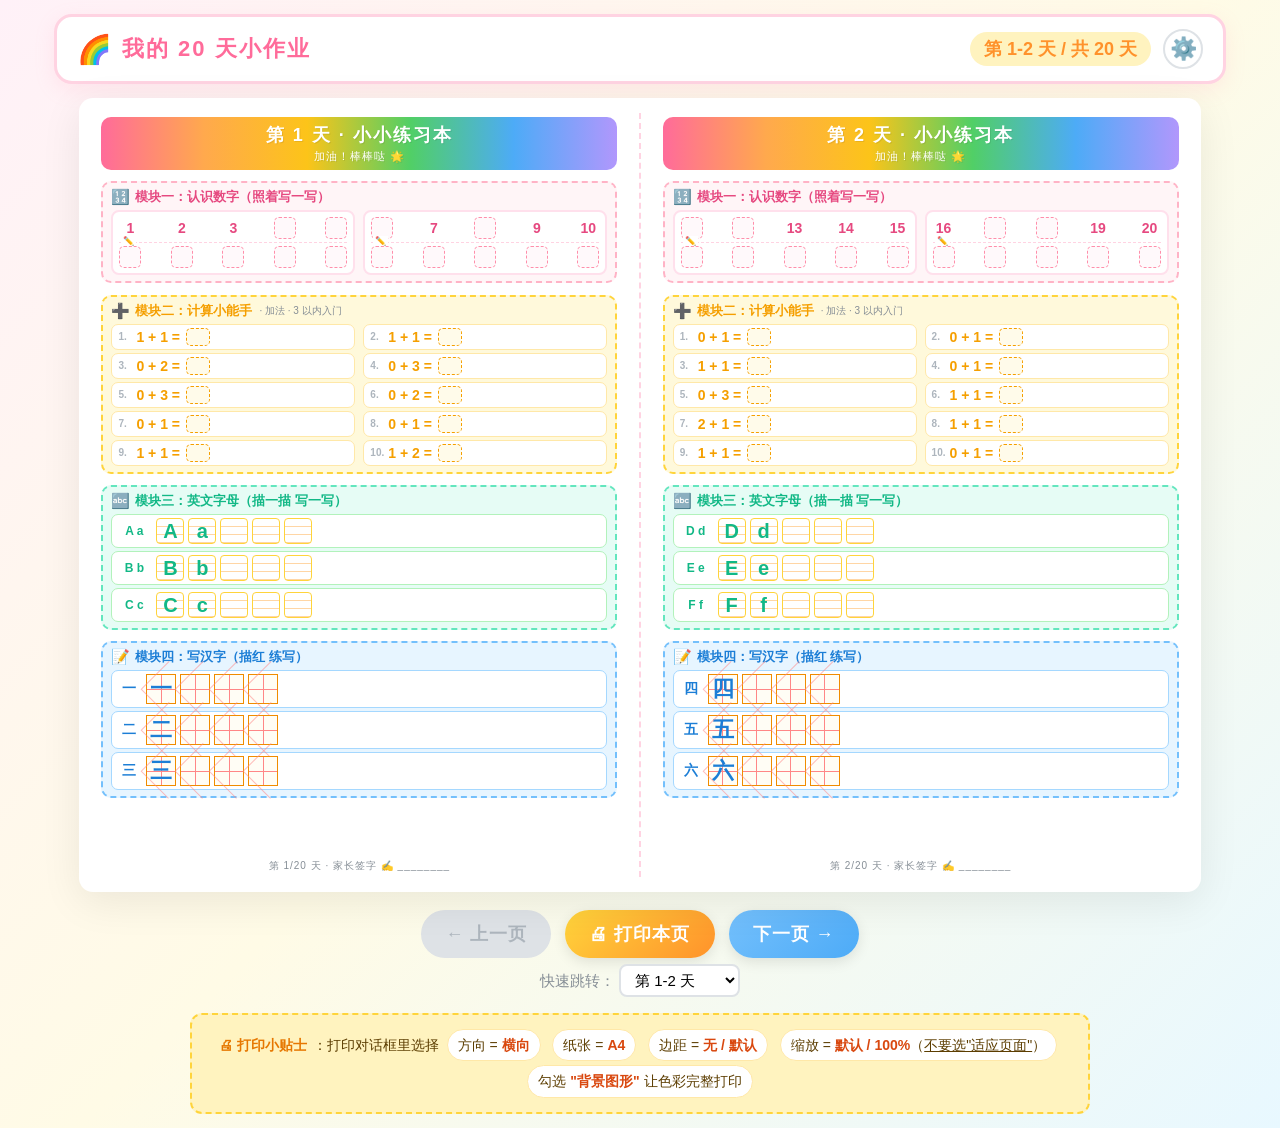
==== 作业册.html @ 8238ad65 "feat: 增加题目配置面板，支持自定义四个模块内容 - 模块一：可设置数字范围（如 1-50, 1-200 等） - 模块二：可选加法/减法，可选 5/10/20/50/100 以内 - 模块三：可" ====
<!DOCTYPE html>
<html lang="zh-CN">
<head>
  <meta charset="UTF-8" />
  <meta name="viewport" content="width=device-width, initial-scale=1.0" />
  <title>我的 20 天小作业 · 幼儿园中班</title>
  <style>
/* ===== 全局基础 ===== */
* {
  box-sizing: border-box;
  margin: 0;
  padding: 0;
}

html, body {
  font-family: "Comic Sans MS", "Noto Sans SC", "PingFang SC",
    "Microsoft YaHei", "Hiragino Sans GB", sans-serif;
  background: linear-gradient(135deg, #fff1f8 0%, #fffbe6 50%, #e8f8ff 100%);
  color: #333;
  min-height: 100vh;
  -webkit-print-color-adjust: exact;
  print-color-adjust: exact;
}

.app {
  max-width: 1200px;
  margin: 0 auto;
  padding: 14px;
}

/* ===== 顶部标题栏 ===== */
.top-bar {
  display: flex;
  align-items: center;
  justify-content: space-between;
  background: #fff;
  padding: 12px 20px;
  border-radius: 18px;
  box-shadow: 0 6px 20px rgba(255, 150, 180, 0.15);
  margin-bottom: 14px;
  border: 3px solid #ffd3e2;
}

.brand {
  display: flex;
  align-items: center;
  gap: 10px;
}

.brand-emoji {
  font-size: 28px;
}

.brand-title {
  font-size: 22px;
  font-weight: bold;
  color: #ff6b9a;
  letter-spacing: 2px;
}

.page-indicator {
  font-size: 18px;
  color: #ff922b;
  background: #fff3bf;
  padding: 5px 14px;
  border-radius: 999px;
  font-weight: bold;
}

/* ===== A4 横向对开页（两天并排） ===== */
.spread {
  display: none;
  width: 297mm;
  height: 210mm;
  margin: 0 auto 16px;
  background: #fff;
  border-radius: 14px;
  box-shadow: 0 10px 40px rgba(0, 0, 0, 0.08);
  overflow: hidden;
  position: relative;
}

.spread.active {
  display: flex;
}

.spread::before {
  content: "";
  position: absolute;
  left: 50%;
  top: 4mm;
  bottom: 4mm;
  width: 0;
  border-left: 2px dashed #ffd3e2;
  transform: translateX(-50%);
  pointer-events: none;
}

/* 单页（每一天占半张 A4 横向） */
.page {
  width: 50%;
  height: 100%;
  padding: 5mm 6mm;
  display: flex;
  flex-direction: column;
  gap: 3mm;
  overflow: hidden;
}

.page-header {
  text-align: center;
  font-size: 18px;
  font-weight: bold;
  color: #fff;
  background: linear-gradient(90deg, #ff6b9a, #ffa94d, #fcc419, #51cf66, #4dabf7, #b197fc);
  padding: 6px 0;
  border-radius: 10px;
  letter-spacing: 2px;
  text-shadow: 1px 1px 0 rgba(0, 0, 0, 0.08);
  flex-shrink: 0;
}

.page-header .sub {
  display: block;
  font-size: 11px;
  margin-top: 2px;
  letter-spacing: 1px;
  font-weight: normal;
}

/* ===== 模块通用卡片 ===== */
.module {
  border-radius: 10px;
  padding: 5px 8px 6px;
  border: 2px dashed;
  flex-shrink: 0;
}

.module-title {
  display: flex;
  align-items: center;
  gap: 5px;
  font-size: 13px;
  font-weight: bold;
  margin-bottom: 4px;
}

.module-title .emoji {
  font-size: 15px;
}

.module-title .module-theme {
  font-size: 10px;
  font-weight: normal;
  color: #868e96;
  margin-left: 2px;
}

/* 模块配色 */
.module-numbers { background: #fff5f7; border-color: #ffb3c6; }
.module-numbers .module-title { color: #e64980; }

.module-math { background: #fff9db; border-color: #ffd43b; }
.module-math .module-title { color: #f59f00; }

.module-letters { background: #e6fcf5; border-color: #63e6be; }
.module-letters .module-title { color: #12b886; }

.module-chars { background: #e7f5ff; border-color: #74c0fc; }
.module-chars .module-title { color: #1c7ed6; }

/* ===== 模块一：数字 ===== */
.numbers-grid {
  display: grid;
  grid-template-columns: 1fr 1fr;
  gap: 4px 8px;
}

.num-group {
  background: #fff;
  border-radius: 8px;
  padding: 3px 6px;
  border: 2px solid #ffe0ec;
}

.num-row {
  display: flex;
  align-items: center;
  justify-content: space-between;
  padding: 2px 0;
}

.num-row.practice {
  border-top: 1px dashed #ffd3e2;
  margin-top: 1px;
  padding-top: 3px;
  position: relative;
}

.num-row.practice::before {
  content: "✏️";
  position: absolute;
  top: -7px;
  left: 2px;
  background: #fff;
  font-size: 9px;
  padding: 0 2px;
}

.num-cell {
  width: 22px;
  height: 22px;
  display: inline-flex;
  align-items: center;
  justify-content: center;
  font-size: 14px;
  font-weight: bold;
  color: #e64980;
}

.num-cell.blank {
  border: 1.5px dashed #ff8fab;
  border-radius: 5px;
  color: transparent;
  background: #fff9fb;
}

/* ===== 模块二：加法 ===== */
.math-grid {
  display: grid;
  grid-template-columns: 1fr 1fr;
  gap: 3px 8px;
}

.math-item {
  display: flex;
  align-items: center;
  gap: 4px;
  background: #fff;
  border-radius: 7px;
  padding: 3px 6px;
  border: 1.5px solid #ffe8a8;
  font-size: 14px;
  font-weight: bold;
  color: #f59f00;
}

.math-item .idx {
  font-size: 10px;
  color: #adb5bd;
  min-width: 14px;
}

.math-blank {
  display: inline-block;
  min-width: 24px;
  height: 18px;
  border: 1.5px dashed #f59f00;
  border-radius: 5px;
  background: #fffbea;
  margin-left: 2px;
}

/* ===== 模块三：英文字母（四线三格） ===== */
.letters-list {
  display: flex;
  flex-direction: column;
  gap: 3px;
}

.letter-row {
  background: #fff;
  border-radius: 7px;
  padding: 3px 6px;
  border: 1.5px solid #b2f2bb;
  display: flex;
  align-items: center;
  gap: 6px;
}

.letter-label {
  font-size: 12px;
  color: #12b886;
  font-weight: bold;
  flex-shrink: 0;
  min-width: 32px;
  text-align: center;
}

.four-line-row {
  display: flex;
  gap: 4px;
  flex-wrap: nowrap;
}

.four-line {
  width: 28px;
  height: 26px;
  background:
    repeating-linear-gradient(
      to bottom,
      transparent 0,
      transparent calc(33.33% - 1px),
      #ffd6a5 calc(33.33% - 1px),
      #ffd6a5 33.33%
    );
  border: 1.5px solid #ffd43b;
  border-radius: 4px;
  display: inline-flex;
  align-items: center;
  justify-content: center;
  font-family: "Comic Sans MS", "Arial", sans-serif;
  font-size: 20px;
  font-weight: bold;
  line-height: 1;
}

.four-line.demo { color: #12b886; }
.four-line.blank { color: #cdd7e1; }

/* ===== 模块四：汉字（米字格） ===== */
.chars-list {
  display: flex;
  flex-direction: column;
  gap: 3px;
}

.char-row {
  background: #fff;
  border-radius: 7px;
  padding: 3px 6px;
  border: 1.5px solid #a5d8ff;
  display: flex;
  align-items: center;
  gap: 6px;
}

.char-label {
  font-size: 14px;
  color: #1c7ed6;
  font-weight: bold;
  flex-shrink: 0;
  min-width: 22px;
  text-align: center;
  font-family: "KaiTi", "STKaiti", "楷体", sans-serif;
}

.mi-cells {
  display: flex;
  gap: 4px;
  flex-wrap: nowrap;
}

.mi-cell {
  width: 30px;
  height: 30px;
  border: 1.5px solid #f08c00;
  background-color: #fffdf5;
  background-image:
    linear-gradient(#ff8787, #ff8787),
    linear-gradient(#ff8787, #ff8787);
  background-size: 100% 1px, 1px 100%;
  background-position: 0 50%, 50% 0;
  background-repeat: no-repeat;
  position: relative;
  display: inline-flex;
  align-items: center;
  justify-content: center;
  font-size: 22px;
  font-weight: bold;
  line-height: 1;
  font-family: "KaiTi", "STKaiti", "楷体", "Microsoft YaHei", sans-serif;
}

.mi-cell::before,
.mi-cell::after {
  content: "";
  position: absolute;
  left: 50%;
  top: 50%;
  width: 141%;
  height: 1px;
  background: #ff8787;
  opacity: 0.55;
  transform-origin: 0 0;
}

.mi-cell::before { transform: translate(-50%, -50%) rotate(45deg); }
.mi-cell::after  { transform: translate(-50%, -50%) rotate(-45deg); }

.mi-cell.demo { color: #1c7ed6; }
.mi-cell.blank { color: transparent; }

/* ===== 页脚 ===== */
.page-footer {
  margin-top: auto;
  text-align: center;
  font-size: 10px;
  color: #868e96;
  letter-spacing: 1px;
  padding-top: 3px;
  flex-shrink: 0;
}

/* ===== 底部导航 ===== */
.bottom-nav {
  display: flex;
  justify-content: center;
  gap: 14px;
  margin: 18px 0 6px;
}

.nav-btn {
  font-family: inherit;
  font-size: 18px;
  font-weight: bold;
  padding: 12px 24px;
  border-radius: 999px;
  border: none;
  cursor: pointer;
  box-shadow: 0 4px 14px rgba(0, 0, 0, 0.1);
  transition: transform 0.15s ease, box-shadow 0.15s ease;
  color: #fff;
  letter-spacing: 1px;
}

.nav-btn:hover {
  transform: translateY(-2px);
  box-shadow: 0 8px 20px rgba(0, 0, 0, 0.15);
}

.nav-btn:active {
  transform: translateY(0);
}

.nav-btn.prev { background: linear-gradient(135deg, #ffa8c5, #ff6b9a); }
.nav-btn.next { background: linear-gradient(135deg, #74c0fc, #4dabf7); }
.nav-btn.print { background: linear-gradient(135deg, #ffd43b, #ff922b); color: #fff; }

.nav-btn:disabled {
  background: #dee2e6 !important;
  color: #adb5bd;
  cursor: not-allowed;
  box-shadow: none;
  transform: none;
}

/* ===== 快速跳转 ===== */
.day-jump {
  text-align: center;
  margin-top: 6px;
  font-size: 15px;
  color: #868e96;
}

.day-jump select {
  font-family: inherit;
  font-size: 15px;
  padding: 5px 10px;
  border-radius: 8px;
  border: 2px solid #dee2e6;
  background: #fff;
  cursor: pointer;
}

/* ===== 顶部栏右侧 ===== */
.top-bar-right {
  display: flex;
  align-items: center;
  gap: 12px;
}

.settings-btn {
  font-size: 22px;
  background: none;
  border: 2px solid #dee2e6;
  border-radius: 50%;
  width: 40px;
  height: 40px;
  cursor: pointer;
  transition: all 0.2s;
  display: flex;
  align-items: center;
  justify-content: center;
}

.settings-btn:hover {
  background: #fff3bf;
  border-color: #ffd43b;
  transform: rotate(45deg);
}

/* ===== 配置面板 ===== */
.config-panel {
  position: fixed;
  inset: 0;
  z-index: 9999;
  display: flex;
  align-items: center;
  justify-content: center;
}

.config-overlay {
  position: absolute;
  inset: 0;
  background: rgba(0, 0, 0, 0.35);
  backdrop-filter: blur(4px);
}

.config-card {
  position: relative;
  z-index: 1;
  width: 540px;
  max-width: 95vw;
  max-height: 90vh;
  background: #fff;
  border-radius: 20px;
  box-shadow: 0 20px 60px rgba(0, 0, 0, 0.2);
  display: flex;
  flex-direction: column;
  overflow: hidden;
  animation: configSlideIn 0.3s ease;
}

@keyframes configSlideIn {
  from { transform: translateY(30px); opacity: 0; }
  to   { transform: translateY(0);    opacity: 1; }
}

.config-header {
  display: flex;
  align-items: center;
  justify-content: space-between;
  padding: 16px 22px;
  background: linear-gradient(90deg, #ff6b9a, #ffa94d, #fcc419, #51cf66, #4dabf7);
  color: #fff;
  font-size: 20px;
  font-weight: bold;
  letter-spacing: 1px;
}

.config-close {
  background: rgba(255,255,255,0.3);
  border: none;
  color: #fff;
  font-size: 22px;
  width: 34px;
  height: 34px;
  border-radius: 50%;
  cursor: pointer;
  display: flex;
  align-items: center;
  justify-content: center;
  transition: background 0.2s;
}

.config-close:hover {
  background: rgba(255,255,255,0.5);
}

.config-body {
  padding: 18px 22px;
  overflow-y: auto;
  flex: 1;
  display: flex;
  flex-direction: column;
  gap: 14px;
}

.config-group {
  border: 2px solid;
  border-radius: 14px;
  padding: 12px 16px 10px;
  margin: 0;
}

.config-group legend {
  font-size: 15px;
  font-weight: bold;
  padding: 0 8px;
}

.cg-numbers { border-color: #ffb3c6; background: #fff8fa; }
.cg-numbers legend { color: #e64980; }

.cg-math { border-color: #ffd43b; background: #fffdf0; }
.cg-math legend { color: #f59f00; }

.cg-letters { border-color: #63e6be; background: #f0fdf8; }
.cg-letters legend { color: #12b886; }

.cg-chars { border-color: #74c0fc; background: #f0f8ff; }
.cg-chars legend { color: #1c7ed6; }

.config-row {
  margin-top: 8px;
}

.config-row > label {
  display: block;
  font-size: 13px;
  color: #495057;
  margin-bottom: 4px;
  font-weight: 600;
}

.config-input-row {
  display: flex;
  align-items: center;
  gap: 8px;
  flex-wrap: wrap;
}

.cfg-num {
  width: 80px;
  padding: 6px 10px;
  font-size: 15px;
  border: 2px solid #dee2e6;
  border-radius: 8px;
  text-align: center;
  font-family: inherit;
}

.cfg-num:focus {
  border-color: #4dabf7;
  outline: none;
  box-shadow: 0 0 0 3px rgba(77, 171, 247, 0.15);
}

.cfg-select {
  padding: 6px 12px;
  font-size: 14px;
  border: 2px solid #dee2e6;
  border-radius: 8px;
  background: #fff;
  cursor: pointer;
  font-family: inherit;
}

.cfg-select:focus {
  border-color: #4dabf7;
  outline: none;
}

.cfg-select.cfg-letter {
  width: 70px;
  text-align: center;
  font-size: 16px;
  font-weight: bold;
}

.cfg-check {
  display: inline-flex;
  align-items: center;
  gap: 4px;
  font-size: 14px;
  cursor: pointer;
  padding: 4px 10px;
  border: 1.5px solid #dee2e6;
  border-radius: 8px;
  transition: all 0.15s;
}

.cfg-check:has(input:checked) {
  background: #fff3bf;
  border-color: #ffd43b;
}

.cfg-check input { cursor: pointer; }

.cfg-textarea {
  width: 100%;
  padding: 8px 12px;
  font-size: 15px;
  border: 2px solid #dee2e6;
  border-radius: 10px;
  font-family: "KaiTi", "STKaiti", "楷体", "Microsoft YaHei", sans-serif;
  resize: vertical;
  line-height: 1.6;
}

.cfg-textarea:focus {
  border-color: #4dabf7;
  outline: none;
  box-shadow: 0 0 0 3px rgba(77, 171, 247, 0.15);
}

.config-hint {
  font-size: 12px;
  color: #868e96;
  margin-top: 4px;
}

.config-footer {
  display: flex;
  justify-content: flex-end;
  gap: 12px;
  padding: 14px 22px;
  border-top: 1px solid #f1f3f5;
  background: #f8f9fa;
}

.cfg-btn {
  padding: 10px 22px;
  font-size: 15px;
  font-weight: bold;
  border-radius: 10px;
  border: none;
  cursor: pointer;
  font-family: inherit;
  transition: all 0.2s;
}

.cfg-btn-reset {
  background: #fff;
  color: #868e96;
  border: 2px solid #dee2e6;
}

.cfg-btn-reset:hover {
  background: #f8f9fa;
  border-color: #adb5bd;
}

.cfg-btn-apply {
  background: linear-gradient(135deg, #51cf66, #40c057);
  color: #fff;
  box-shadow: 0 4px 12px rgba(64, 192, 87, 0.3);
}

.cfg-btn-apply:hover {
  transform: translateY(-1px);
  box-shadow: 0 6px 18px rgba(64, 192, 87, 0.4);
}

/* ===== 打印贴士 ===== */
.print-tips {
  max-width: 900px;
  margin: 16px auto 0;
  padding: 12px 18px;
  background: #fff3bf;
  border: 2px dashed #ffd43b;
  border-radius: 12px;
  font-size: 14px;
  color: #5c3d00;
  line-height: 1.9;
  text-align: center;
}

.print-tips strong {
  color: #e67700;
  margin-right: 6px;
}

.print-tips .tip-item {
  display: inline-block;
  background: #fff;
  padding: 2px 10px;
  border-radius: 999px;
  margin: 2px 4px;
  border: 1px solid #ffe8a8;
}

.print-tips .tip-item b {
  color: #d9480f;
}

/* ===== 打印样式（精准锁定一张横向 A4） ===== */
@media print {
  @page {
    size: 297mm 210mm;
    margin: 0;
  }

  * {
    -webkit-print-color-adjust: exact !important;
    print-color-adjust: exact !important;
  }

  html, body {
    margin: 0 !important;
    padding: 0 !important;
    width: 297mm !important;
    height: 210mm !important;
    background: #fff !important;
    overflow: hidden;
  }

  .app {
    margin: 0 !important;
    padding: 0 !important;
    max-width: none !important;
    width: 297mm;
  }

  .pages {
    margin: 0 !important;
    padding: 0 !important;
  }

  .no-print {
    display: none !important;
  }

  .spread {
    display: none !important;
    margin: 0 !important;
    border-radius: 0 !important;
    box-shadow: none !important;
    border: none !important;
    page-break-after: always;
    break-after: page;
    page-break-inside: avoid;
    break-inside: avoid;
  }

  .spread.active {
    display: flex !important;
    width: 297mm !important;
    height: 210mm !important;
    max-width: 297mm !important;
    max-height: 210mm !important;
    overflow: hidden !important;
  }

  .page {
    height: 210mm !important;
    max-height: 210mm !important;
    overflow: hidden !important;
  }
}

/* ===== 窄屏适配：缩放 spread（仅屏幕，不影响打印） ===== */
@media screen and (max-width: 1220px) {
  .spread {
    transform-origin: top left;
    transform: scale(0.9);
    margin-bottom: 8mm;
  }
}

@media screen and (max-width: 1100px) {
  .spread {
    transform: scale(0.8);
  }
}

@media screen and (max-width: 980px) {
  .spread {
    transform: scale(0.7);
  }
}

@media screen and (max-width: 860px) {
  .spread {
    transform: scale(0.6);
  }
}

</style>
</head>
<body>
  <div class="app">
    <header class="top-bar no-print">
      <div class="brand">
        <span class="brand-emoji">🌈</span>
        <span class="brand-title">我的 20 天小作业</span>
      </div>
      <div class="top-bar-right">
        <div class="page-indicator">
          第 <span id="currentDay">1</span> 天 / 共 20 天
        </div>
        <button id="settingsBtn" class="settings-btn" title="题目配置">⚙️</button>
      </div>
    </header>

    <!-- 配置面板 -->
    <div id="configPanel" class="config-panel no-print" style="display:none">
      <div class="config-overlay" id="configOverlay"></div>
      <div class="config-card">
        <div class="config-header">
          <span>⚙️ 题目配置</span>
          <button id="configClose" class="config-close">&times;</button>
        </div>
        <div class="config-body">

          <fieldset class="config-group cg-numbers">
            <legend>🔢 模块一：数字书写</legend>
            <div class="config-row">
              <label>数字范围</label>
              <div class="config-input-row">
                <input type="number" id="cfgNumMin" min="1" max="999" value="1" class="cfg-num" /> —
                <input type="number" id="cfgNumMax" min="1" max="999" value="100" class="cfg-num" />
              </div>
            </div>
            <p class="config-hint">每天 10 个，按顺序循环</p>
          </fieldset>

          <fieldset class="config-group cg-math">
            <legend>➕ 模块二：计算练习</legend>
            <div class="config-row">
              <label>运算范围</label>
              <div class="config-input-row">
                <select id="cfgMathMax" class="cfg-select">
                  <option value="5">5 以内</option>
                  <option value="10" selected>10 以内</option>
                  <option value="20">20 以内</option>
                  <option value="50">50 以内</option>
                  <option value="100">100 以内</option>
                </select>
              </div>
            </div>
            <div class="config-row">
              <label>运算类型</label>
              <div class="config-input-row">
                <label class="cfg-check"><input type="checkbox" id="cfgMathAdd" checked /> 加法</label>
                <label class="cfg-check"><input type="checkbox" id="cfgMathSub" /> 减法</label>
              </div>
            </div>
            <p class="config-hint">每天 10 道，按分解思路渐进</p>
          </fieldset>

          <fieldset class="config-group cg-letters">
            <legend>🔤 模块三：英文字母</legend>
            <div class="config-row">
              <label>字母范围</label>
              <div class="config-input-row">
                <select id="cfgLetterStart" class="cfg-select cfg-letter"></select>
                —
                <select id="cfgLetterEnd" class="cfg-select cfg-letter"></select>
              </div>
            </div>
            <p class="config-hint">每天 3 个，大小写，循环书写</p>
          </fieldset>

          <fieldset class="config-group cg-chars">
            <legend>📝 模块四：汉字书写</legend>
            <div class="config-row">
              <label>自定义汉字（最多 60 个，用空格或逗号分隔）</label>
              <textarea id="cfgCharsInput" class="cfg-textarea" rows="3" placeholder="示例：一 二 三 四 五 六 七 八 九 十"></textarea>
            </div>
            <p class="config-hint">每天 3 个；留空则使用默认字库</p>
          </fieldset>

        </div>
        <div class="config-footer">
          <button id="cfgReset" class="cfg-btn cfg-btn-reset">恢复默认</button>
          <button id="cfgApply" class="cfg-btn cfg-btn-apply">✅ 应用并重新生成</button>
        </div>
      </div>
    </div>

    <main id="pages" class="pages"></main>

    <nav class="bottom-nav no-print">
      <button id="prevBtn" class="nav-btn prev">← 上一页</button>
      <button id="printBtn" class="nav-btn print">🖨 打印本页</button>
      <button id="nextBtn" class="nav-btn next">下一页 →</button>
    </nav>

    <div class="day-jump no-print">
      <label for="daySelect">快速跳转：</label>
      <select id="daySelect"></select>
    </div>

    <div class="print-tips no-print">
      <strong>🖨 打印小贴士</strong>：打印对话框里选择
      <span class="tip-item">方向 = <b>横向</b></span>
      <span class="tip-item">纸张 = <b>A4</b></span>
      <span class="tip-item">边距 = <b>无 / 默认</b></span>
      <span class="tip-item">缩放 = <b>默认 / 100%</b>（<u>不要选"适应页面"</u>）</span>
      <span class="tip-item">勾选 <b>"背景图形"</b> 让色彩完整打印</span>
    </div>
  </div>

  <script>
/* ============================================================
 * 幼儿园中班 20 天小作业 —— 数据与渲染（可配置版）
 * ============================================================ */

const TOTAL_DAYS = 20;

/* ========== 默认配置 ========== */
const DEFAULT_CONFIG = {
  numMin: 1,
  numMax: 100,
  mathMax: 10,
  mathAdd: true,
  mathSub: false,
  letterStart: 0,   // A=0
  letterEnd: 25,     // Z=25
  customChars: "",
};

let CFG = { ...DEFAULT_CONFIG };

/* ---------- 默认汉字库（60 个） ---------- */
const DEFAULT_CHARS = [
  "一","二","三","四","五","六","七","八","九","十",
  "大","小","上","下","中","人","口","手","日","月",
  "星","水","火","山","田","土","木","爸","妈","我",
  "爷","奶","家","多","少","来","左","右","前","天",
  "地","雨","爱","心","好","红","黄","蓝","花","草",
  "树","牛","羊","马","鸡","鸭","鱼","春","夏","秋",
];

/* ============================================================
 * 模块一：数字书写
 * ============================================================ */
function getNumbersForDay(day) {
  const min = CFG.numMin;
  const max = CFG.numMax;
  const total = max - min + 1;
  const perDay = 10;
  const offset = ((day - 1) * perDay) % total;
  const list = [];
  for (let i = 0; i < perDay; i++) {
    list.push(min + (offset + i) % total);
  }
  const pickBlanks = (seedA, seedB) => {
    const a = seedA % 5;
    let b = seedB % 5;
    if (b === a) b = (b + 1) % 5;
    return new Set([a, b]);
  };
  const leftBlanks = pickBlanks(day * 3, day * 7 + 1);
  const rightBlanks = pickBlanks(day * 5 + 2, day * 11 + 4);
  return list.map((n, idx) => {
    const inLeft = idx < 5;
    const pos = inLeft ? idx : idx - 5;
    const blank = inLeft ? leftBlanks.has(pos) : rightBlanks.has(pos);
    return { value: n, blank };
  });
}

/* ============================================================
 * 模块二：计算练习（动态生成，支持加减法 + 不同范围）
 * ============================================================ */
function generateMathProblems(day) {
  const maxVal = CFG.mathMax;
  const canAdd = CFG.mathAdd;
  const canSub = CFG.mathSub;
  if (!canAdd && !canSub) return [];

  const seed = day * 137 + 42;
  const rng = mulberry32(seed);
  const problems = [];

  const progressFrac = (day - 1) / (TOTAL_DAYS - 1);
  const currentCeil = Math.max(3, Math.round(maxVal * (0.3 + 0.7 * progressFrac)));

  for (let i = 0; i < 10; i++) {
    const doSub = canSub && (!canAdd || rng() > 0.5);
    if (doSub) {
      const sum = Math.floor(rng() * currentCeil) + 1;
      const b = Math.floor(rng() * sum) + 0;
      const a = sum;
      problems.push({ a, op: "−", b, answer: a - b });
    } else {
      const sum = Math.floor(rng() * currentCeil) + 1;
      const a = Math.floor(rng() * sum);
      const b = sum - a;
      problems.push({ a, op: "+", b, answer: a + b });
    }
  }
  return problems;
}

function mulberry32(a) {
  return function () {
    a |= 0; a = (a + 0x6d2b79f5) | 0;
    let t = Math.imul(a ^ (a >>> 15), 1 | a);
    t = (t + Math.imul(t ^ (t >>> 7), 61 | t)) ^ t;
    return ((t ^ (t >>> 14)) >>> 0) / 4294967296;
  };
}

function getMathThemeForDay(day) {
  const maxVal = CFG.mathMax;
  const progressFrac = (day - 1) / (TOTAL_DAYS - 1);
  const currentCeil = Math.max(3, Math.round(maxVal * (0.3 + 0.7 * progressFrac)));
  const ops = [];
  if (CFG.mathAdd) ops.push("加法");
  if (CFG.mathSub) ops.push("减法");
  const opStr = ops.join("和") || "加法";

  if (day <= 2) return `${opStr} · ${currentCeil} 以内入门`;
  if (day <= 5) return `${opStr} · ${currentCeil} 以内基础`;
  if (day <= 10) return `${opStr} · ${currentCeil} 以内提高`;
  if (day <= 15) return `${opStr} · ${currentCeil} 以内巩固`;
  if (day <= 18) return `${opStr} · ${currentCeil} 以内灵活`;
  return `${opStr} · ${currentCeil} 以内综合挑战`;
}

/* ============================================================
 * 模块三：英文字母
 * ============================================================ */
function getLettersForDay(day) {
  const start = CFG.letterStart;
  const end = CFG.letterEnd;
  const range = end - start + 1;
  const letters = [];
  for (let i = 0; i < 3; i++) {
    const idx = start + ((day - 1) * 3 + i) % range;
    const upper = String.fromCharCode(65 + idx);
    const lower = String.fromCharCode(97 + idx);
    letters.push({ upper, lower });
  }
  return letters;
}

/* ============================================================
 * 模块四：汉字书写
 * ============================================================ */
function getActiveChars() {
  if (CFG.customChars && CFG.customChars.trim()) {
    return CFG.customChars.trim().split(/[\s,，、]+/).filter(Boolean);
  }
  return DEFAULT_CHARS;
}

function getCharsForDay(day) {
  const pool = getActiveChars();
  const perDay = 3;
  const out = [];
  for (let i = 0; i < perDay; i++) {
    const idx = ((day - 1) * perDay + i) % pool.length;
    out.push(pool[idx]);
  }
  return out;
}

/* ============================================================
 * 渲染
 * ============================================================ */
function renderPage(day) {
  const page = document.createElement("section");
  page.className = "page";
  page.dataset.day = String(day);

  page.innerHTML = `
    <div class="page-header">
      第 ${day} 天 · 小小练习本
      <span class="sub">加油！棒棒哒 🌟</span>
    </div>

    <div class="module module-numbers">
      <div class="module-title"><span class="emoji">🔢</span> 模块一：认识数字（照着写一写）</div>
      ${renderNumbers(day)}
    </div>

    <div class="module module-math">
      <div class="module-title">
        <span class="emoji">➕</span>
        <span>模块二：计算小能手</span>
        <span class="module-theme">· ${getMathThemeForDay(day)}</span>
      </div>
      ${renderMath(day)}
    </div>

    <div class="module module-letters">
      <div class="module-title"><span class="emoji">🔤</span> 模块三：英文字母（描一描 写一写）</div>
      ${renderLetters(day)}
    </div>

    <div class="module module-chars">
      <div class="module-title"><span class="emoji">📝</span> 模块四：写汉字（描红 练写）</div>
      ${renderChars(day)}
    </div>

    <div class="page-footer">第 ${day}/${TOTAL_DAYS} 天 · 家长签字 ✍️ ________</div>
  `;
  return page;
}

function renderNumbers(day) {
  const nums = getNumbersForDay(day);
  const col1 = nums.slice(0, 5);
  const col2 = nums.slice(5, 10);

  const buildRow = (list) => list
    .map((n) => `<div class="num-cell ${n.blank ? "blank" : ""}">${n.blank ? "" : n.value}</div>`)
    .join("");

  const practiceRow = Array(5)
    .fill('<div class="num-cell blank"></div>')
    .join("");

  return `
    <div class="numbers-grid">
      <div class="num-group">
        <div class="num-row">${buildRow(col1)}</div>
        <div class="num-row practice">${practiceRow}</div>
      </div>
      <div class="num-group">
        <div class="num-row">${buildRow(col2)}</div>
        <div class="num-row practice">${practiceRow}</div>
      </div>
    </div>
  `;
}

function renderMath(day) {
  const problems = generateMathProblems(day);
  const items = problems.map((p, i) => `
    <div class="math-item">
      <span class="idx">${i + 1}.</span>
      <span>${p.a} ${p.op} ${p.b} =</span>
      <span class="math-blank"></span>
    </div>
  `).join("");
  return `<div class="math-grid">${items}</div>`;
}

function renderLetters(day) {
  const letters = getLettersForDay(day);
  const blanks = Array(3).fill('<div class="four-line blank"></div>').join("");
  return `
    <div class="letters-list">
      ${letters.map(({ upper, lower }) => `
        <div class="letter-row">
          <div class="letter-label">${upper} ${lower}</div>
          <div class="four-line-row">
            <div class="four-line demo">${upper}</div>
            <div class="four-line demo">${lower}</div>
            ${blanks}
          </div>
        </div>
      `).join("")}
    </div>
  `;
}

function renderChars(day) {
  const chars = getCharsForDay(day);
  const blanks = Array(3).fill('<div class="mi-cell blank"></div>').join("");
  return `
    <div class="chars-list">
      ${chars.map((ch) => `
        <div class="char-row">
          <div class="char-label">${ch}</div>
          <div class="mi-cells">
            <div class="mi-cell demo">${ch}</div>
            ${blanks}
          </div>
        </div>
      `).join("")}
    </div>
  `;
}

/* ============================================================
 * 导航逻辑（按 spread 对开页，每页 2 天）
 * ============================================================ */
const DAYS_PER_SPREAD = 2;
const TOTAL_SPREADS = Math.ceil(TOTAL_DAYS / DAYS_PER_SPREAD);

let currentSpread = 1;

function spreadDays(s) {
  const d1 = (s - 1) * DAYS_PER_SPREAD + 1;
  const d2 = Math.min(d1 + 1, TOTAL_DAYS);
  return [d1, d2];
}

function showSpread(s) {
  s = Math.max(1, Math.min(TOTAL_SPREADS, s));
  currentSpread = s;

  document.querySelectorAll(".spread").forEach((el) => el.classList.remove("active"));
  const target = document.querySelector(`.spread[data-spread="${s}"]`);
  if (target) target.classList.add("active");

  const [d1, d2] = spreadDays(s);
  document.getElementById("currentDay").textContent = d1 === d2 ? `${d1}` : `${d1}-${d2}`;
  document.getElementById("prevBtn").disabled = s === 1;
  document.getElementById("nextBtn").disabled = s === TOTAL_SPREADS;
  document.getElementById("daySelect").value = String(s);

  if (location.hash !== `#spread=${s}`) {
    history.replaceState(null, "", `#spread=${s}`);
  }

  window.scrollTo({ top: 0, behavior: "smooth" });
}

function initNav() {
  document.getElementById("prevBtn").addEventListener("click", () => showSpread(currentSpread - 1));
  document.getElementById("nextBtn").addEventListener("click", () => showSpread(currentSpread + 1));
  document.getElementById("printBtn").addEventListener("click", () => window.print());

  const sel = document.getElementById("daySelect");
  sel.innerHTML = "";
  for (let s = 1; s <= TOTAL_SPREADS; s++) {
    const [d1, d2] = spreadDays(s);
    const opt = document.createElement("option");
    opt.value = String(s);
    opt.textContent = d1 === d2 ? `第 ${d1} 天` : `第 ${d1}-${d2} 天`;
    sel.appendChild(opt);
  }
  sel.addEventListener("change", (e) => showSpread(Number(e.target.value)));

  document.addEventListener("keydown", (e) => {
    if (e.key === "ArrowLeft") showSpread(currentSpread - 1);
    if (e.key === "ArrowRight") showSpread(currentSpread + 1);
  });
}

/* ============================================================
 * 配置面板逻辑
 * ============================================================ */
function initConfigPanel() {
  const panel = document.getElementById("configPanel");
  const openBtn = document.getElementById("settingsBtn");
  const closeBtn = document.getElementById("configClose");
  const overlay = document.getElementById("configOverlay");
  const applyBtn = document.getElementById("cfgApply");
  const resetBtn = document.getElementById("cfgReset");

  // 初始化字母下拉
  const startSel = document.getElementById("cfgLetterStart");
  const endSel = document.getElementById("cfgLetterEnd");
  for (let i = 0; i < 26; i++) {
    const ch = String.fromCharCode(65 + i);
    startSel.appendChild(new Option(ch, String(i)));
    endSel.appendChild(new Option(ch, String(i)));
  }

  function openPanel() {
    syncUIFromConfig();
    panel.style.display = "flex";
  }
  function closePanel() {
    panel.style.display = "none";
  }

  openBtn.addEventListener("click", openPanel);
  closeBtn.addEventListener("click", closePanel);
  overlay.addEventListener("click", closePanel);

  applyBtn.addEventListener("click", () => {
    readConfigFromUI();
    saveConfig();
    rebuildPages();
    closePanel();
  });

  resetBtn.addEventListener("click", () => {
    CFG = { ...DEFAULT_CONFIG };
    syncUIFromConfig();
  });
}

function syncUIFromConfig() {
  document.getElementById("cfgNumMin").value = CFG.numMin;
  document.getElementById("cfgNumMax").value = CFG.numMax;
  document.getElementById("cfgMathMax").value = String(CFG.mathMax);
  document.getElementById("cfgMathAdd").checked = CFG.mathAdd;
  document.getElementById("cfgMathSub").checked = CFG.mathSub;
  document.getElementById("cfgLetterStart").value = String(CFG.letterStart);
  document.getElementById("cfgLetterEnd").value = String(CFG.letterEnd);
  document.getElementById("cfgCharsInput").value = CFG.customChars;
}

function readConfigFromUI() {
  CFG.numMin = Math.max(1, parseInt(document.getElementById("cfgNumMin").value, 10) || 1);
  CFG.numMax = Math.max(CFG.numMin, parseInt(document.getElementById("cfgNumMax").value, 10) || 100);
  CFG.mathMax = parseInt(document.getElementById("cfgMathMax").value, 10) || 10;
  CFG.mathAdd = document.getElementById("cfgMathAdd").checked;
  CFG.mathSub = document.getElementById("cfgMathSub").checked;
  if (!CFG.mathAdd && !CFG.mathSub) CFG.mathAdd = true;
  CFG.letterStart = parseInt(document.getElementById("cfgLetterStart").value, 10) || 0;
  CFG.letterEnd = parseInt(document.getElementById("cfgLetterEnd").value, 10) || 25;
  if (CFG.letterEnd < CFG.letterStart) CFG.letterEnd = CFG.letterStart;
  CFG.customChars = document.getElementById("cfgCharsInput").value;
}

function saveConfig() {
  try { localStorage.setItem("hw_config", JSON.stringify(CFG)); } catch (e) {}
}

function loadConfig() {
  try {
    const saved = localStorage.getItem("hw_config");
    if (saved) CFG = { ...DEFAULT_CONFIG, ...JSON.parse(saved) };
  } catch (e) {}
}

/* ============================================================
 * 重新生成所有页面
 * ============================================================ */
function rebuildPages() {
  const container = document.getElementById("pages");
  container.innerHTML = "";

  for (let s = 1; s <= TOTAL_SPREADS; s++) {
    const spread = document.createElement("section");
    spread.className = "spread";
    spread.dataset.spread = String(s);
    const [d1, d2] = spreadDays(s);
    spread.appendChild(renderPage(d1));
    if (d2 !== d1) spread.appendChild(renderPage(d2));
    container.appendChild(spread);
  }

  showSpread(currentSpread);
}

/* ============================================================
 * 初始化
 * ============================================================ */
function init() {
  loadConfig();
  rebuildPages();
  initNav();
  initConfigPanel();

  let startSpread = 1;
  const mSpread = location.hash.match(/spread=(\d+)/);
  const mDay = location.hash.match(/day=(\d+)/);
  if (mSpread) startSpread = Number(mSpread[1]);
  else if (mDay) startSpread = Math.ceil(Number(mDay[1]) / DAYS_PER_SPREAD);
  showSpread(startSpread);
}

document.addEventListener("DOMContentLoaded", init);

</script>
</body>
</html>
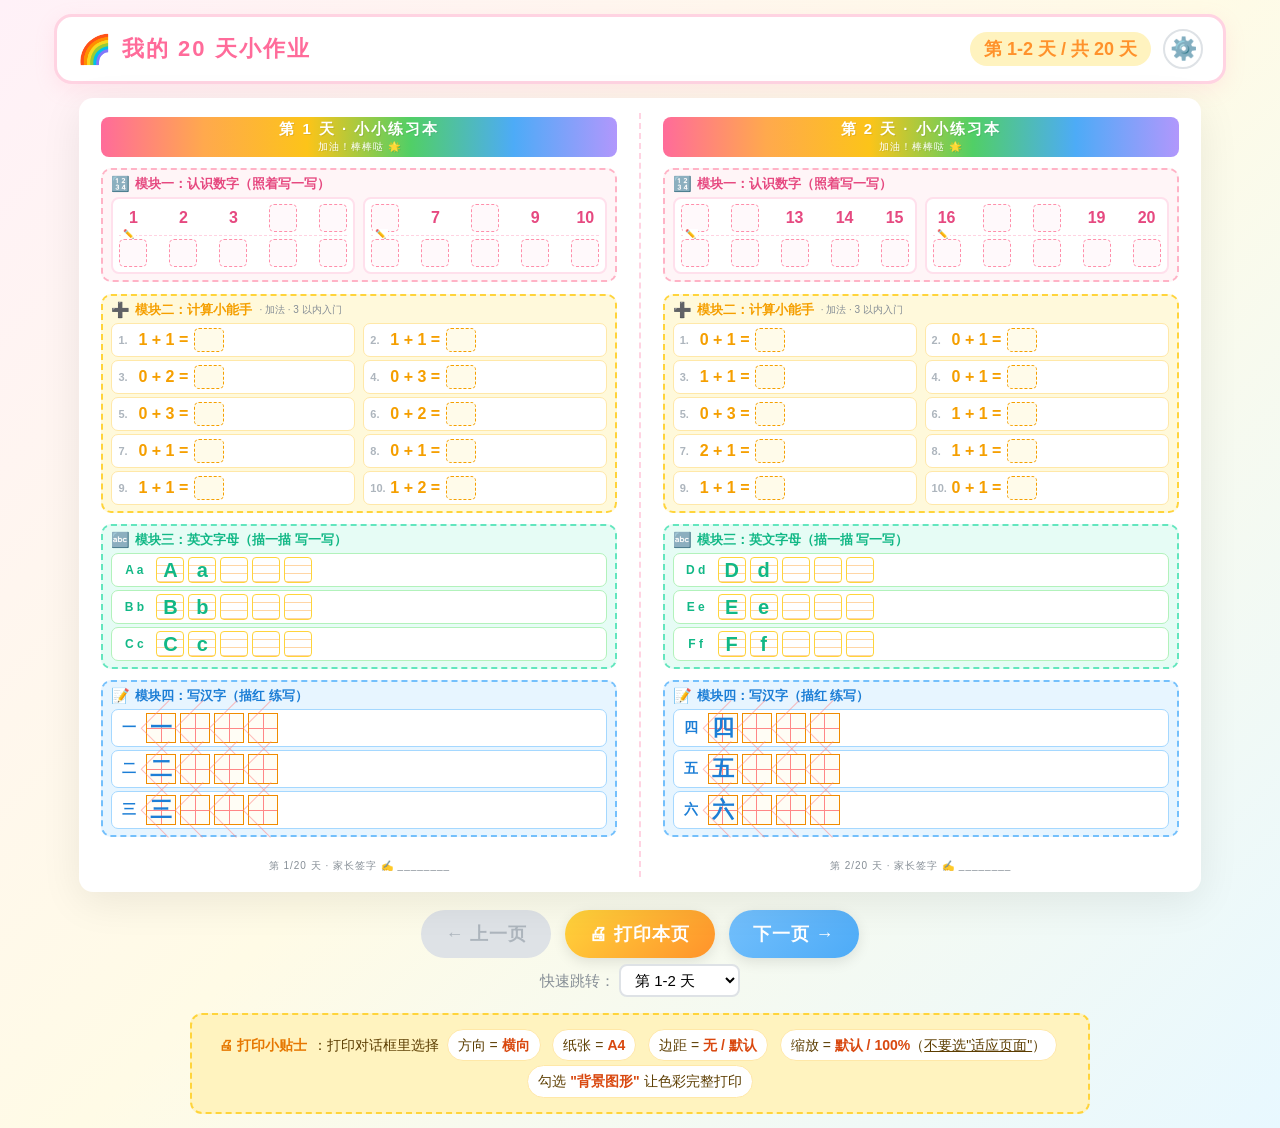
==== commit 182f166e: "style: 放大数字和计算格子，缩小天数标题高度 - 模块一数字格：22px → 28px，字号 14→16 - 模块二计算题：字号 14→16，答题格 24×18 → 30×24 - 页头标题：字" ====
--- a/作业册.html
+++ b/作业册.html
@@ -109,12 +109,12 @@
 
 .page-header {
   text-align: center;
-  font-size: 18px;
+  font-size: 15px;
   font-weight: bold;
   color: #fff;
   background: linear-gradient(90deg, #ff6b9a, #ffa94d, #fcc419, #51cf66, #4dabf7, #b197fc);
-  padding: 6px 0;
-  border-radius: 10px;
+  padding: 3px 0;
+  border-radius: 8px;
   letter-spacing: 2px;
   text-shadow: 1px 1px 0 rgba(0, 0, 0, 0.08);
   flex-shrink: 0;
@@ -122,8 +122,8 @@
 
 .page-header .sub {
   display: block;
-  font-size: 11px;
-  margin-top: 2px;
+  font-size: 10px;
+  margin-top: 1px;
   letter-spacing: 1px;
   font-weight: normal;
 }
@@ -208,12 +208,12 @@
 }
 
 .num-cell {
-  width: 22px;
-  height: 22px;
+  width: 28px;
+  height: 28px;
   display: inline-flex;
   align-items: center;
   justify-content: center;
-  font-size: 14px;
+  font-size: 16px;
   font-weight: bold;
   color: #e64980;
 }
@@ -238,23 +238,23 @@
   gap: 4px;
   background: #fff;
   border-radius: 7px;
-  padding: 3px 6px;
+  padding: 4px 6px;
   border: 1.5px solid #ffe8a8;
-  font-size: 14px;
+  font-size: 16px;
   font-weight: bold;
   color: #f59f00;
 }
 
 .math-item .idx {
-  font-size: 10px;
+  font-size: 11px;
   color: #adb5bd;
-  min-width: 14px;
+  min-width: 16px;
 }
 
 .math-blank {
   display: inline-block;
-  min-width: 24px;
-  height: 18px;
+  min-width: 30px;
+  height: 24px;
   border: 1.5px dashed #f59f00;
   border-radius: 5px;
   background: #fffbea;
@@ -854,6 +854,268 @@
 @media screen and (max-width: 860px) {
   .spread {
     transform: scale(0.6);
+  }
+}
+
+/* ===== 移动端适配（< 768px）===== */
+@media screen and (max-width: 767px) {
+  .app {
+    padding: 10px;
+  }
+
+  /* 顶部栏 */
+  .top-bar {
+    padding: 10px 14px;
+    border-radius: 14px;
+    margin-bottom: 10px;
+  }
+
+  .brand-emoji { font-size: 22px; }
+
+  .brand-title {
+    font-size: 17px;
+    letter-spacing: 1px;
+  }
+
+  .page-indicator {
+    font-size: 14px;
+    padding: 4px 10px;
+  }
+
+  .settings-btn {
+    width: 34px;
+    height: 34px;
+    font-size: 18px;
+  }
+
+  .top-bar-right { gap: 8px; }
+
+  /* 隐藏打印贴士 */
+  .print-tips { display: none !important; }
+
+  /* spread 容器：取消固定 A4 尺寸，改为自然流式 */
+  .spread {
+    width: 100% !important;
+    height: auto !important;
+    transform: none !important;
+    margin-bottom: 0 !important;
+    border-radius: 12px;
+    box-shadow: 0 4px 16px rgba(0, 0, 0, 0.06);
+    flex-direction: column;
+  }
+
+  .spread::before { display: none; }
+
+  /* 单页改为全宽竖向 */
+  .page {
+    width: 100%;
+    height: auto;
+    padding: 14px 12px;
+    gap: 10px;
+    overflow: visible;
+  }
+
+  /* 手机上每次只看一天，第二天默认隐藏 */
+  .spread .page:nth-child(2) {
+    display: none;
+  }
+
+  .spread.show-second .page:nth-child(1) {
+    display: none;
+  }
+
+  .spread.show-second .page:nth-child(2) {
+    display: flex;
+  }
+
+  /* 页头 */
+  .page-header {
+    font-size: 18px;
+    padding: 10px 0;
+    border-radius: 12px;
+  }
+
+  .page-header .sub {
+    font-size: 12px;
+    margin-top: 3px;
+  }
+
+  /* 模块卡片 */
+  .module {
+    padding: 10px 12px;
+    border-radius: 12px;
+  }
+
+  .module-title {
+    font-size: 15px;
+    margin-bottom: 8px;
+  }
+
+  .module-title .emoji { font-size: 17px; }
+
+  .module-title .module-theme {
+    font-size: 11px;
+  }
+
+  /* 模块一：数字 */
+  .numbers-grid { gap: 8px; }
+
+  .num-group {
+    padding: 6px 8px;
+    border-radius: 10px;
+  }
+
+  .num-row { padding: 4px 0; }
+
+  .num-cell {
+    width: 30px;
+    height: 30px;
+    font-size: 17px;
+  }
+
+  .num-cell.blank {
+    border-width: 2px;
+    border-radius: 6px;
+  }
+
+  .num-row.practice { margin-top: 3px; padding-top: 5px; }
+  .num-row.practice::before { font-size: 10px; top: -8px; }
+
+  /* 模块二：计算 */
+  .math-grid { gap: 6px 10px; }
+
+  .math-item {
+    padding: 6px 10px;
+    border-radius: 10px;
+    font-size: 17px;
+    gap: 6px;
+  }
+
+  .math-item .idx {
+    font-size: 12px;
+    min-width: 18px;
+  }
+
+  .math-blank {
+    min-width: 32px;
+    height: 24px;
+    border-radius: 6px;
+  }
+
+  /* 模块三：字母 */
+  .letters-list { gap: 6px; }
+
+  .letter-row {
+    padding: 6px 10px;
+    border-radius: 10px;
+    gap: 10px;
+  }
+
+  .letter-label {
+    font-size: 15px;
+    min-width: 40px;
+  }
+
+  .four-line-row { gap: 6px; }
+
+  .four-line {
+    width: 36px;
+    height: 34px;
+    font-size: 24px;
+    border-radius: 5px;
+  }
+
+  /* 模块四：汉字 */
+  .chars-list { gap: 6px; }
+
+  .char-row {
+    padding: 6px 10px;
+    border-radius: 10px;
+    gap: 10px;
+  }
+
+  .char-label {
+    font-size: 18px;
+    min-width: 28px;
+  }
+
+  .mi-cells { gap: 6px; }
+
+  .mi-cell {
+    width: 38px;
+    height: 38px;
+    font-size: 26px;
+  }
+
+  /* 页脚 */
+  .page-footer {
+    font-size: 12px;
+    padding-top: 8px;
+    padding-bottom: 4px;
+  }
+
+  /* 底部导航 */
+  .bottom-nav {
+    gap: 8px;
+    margin: 12px 0 6px;
+  }
+
+  .nav-btn {
+    font-size: 14px;
+    padding: 10px 16px;
+    letter-spacing: 0;
+  }
+
+  /* 快速跳转 */
+  .day-jump {
+    font-size: 14px;
+    margin-top: 4px;
+  }
+
+  .day-jump select {
+    font-size: 14px;
+    padding: 4px 8px;
+  }
+
+  /* 配置面板移动端优化 */
+  .config-card {
+    max-width: 100vw;
+    max-height: 95vh;
+    border-radius: 16px 16px 0 0;
+    width: 100%;
+  }
+
+  .config-header {
+    padding: 14px 16px;
+    font-size: 17px;
+  }
+
+  .config-body {
+    padding: 14px 16px;
+    gap: 12px;
+  }
+
+  .config-group {
+    padding: 10px 12px 8px;
+    border-radius: 12px;
+  }
+
+  .config-group legend { font-size: 14px; }
+
+  .config-footer {
+    padding: 12px 16px;
+    flex-direction: column;
+    gap: 8px;
+  }
+
+  .cfg-btn {
+    width: 100%;
+    text-align: center;
+    padding: 12px;
+  }
+
+  .config-panel {
+    align-items: flex-end;
   }
 }
 
@@ -1250,12 +1512,17 @@
 }
 
 /* ============================================================
- * 导航逻辑（按 spread 对开页，每页 2 天）
+ * 导航逻辑（桌面端按 spread 对开页，移动端按单天）
  * ============================================================ */
 const DAYS_PER_SPREAD = 2;
 const TOTAL_SPREADS = Math.ceil(TOTAL_DAYS / DAYS_PER_SPREAD);
 
 let currentSpread = 1;
+let currentMobileDay = 1;
+
+function isMobile() {
+  return window.innerWidth < 768;
+}
 
 function spreadDays(s) {
   const d1 = (s - 1) * DAYS_PER_SPREAD + 1;
@@ -1266,44 +1533,121 @@
 function showSpread(s) {
   s = Math.max(1, Math.min(TOTAL_SPREADS, s));
   currentSpread = s;
-
-  document.querySelectorAll(".spread").forEach((el) => el.classList.remove("active"));
+  const [d1, d2] = spreadDays(s);
+
+  document.querySelectorAll(".spread").forEach((el) => {
+    el.classList.remove("active");
+    el.classList.remove("show-second");
+  });
   const target = document.querySelector(`.spread[data-spread="${s}"]`);
   if (target) target.classList.add("active");
 
-  const [d1, d2] = spreadDays(s);
-  document.getElementById("currentDay").textContent = d1 === d2 ? `${d1}` : `${d1}-${d2}`;
-  document.getElementById("prevBtn").disabled = s === 1;
-  document.getElementById("nextBtn").disabled = s === TOTAL_SPREADS;
-  document.getElementById("daySelect").value = String(s);
-
-  if (location.hash !== `#spread=${s}`) {
-    history.replaceState(null, "", `#spread=${s}`);
+  if (isMobile()) {
+    const isSecond = currentMobileDay === d2 && d1 !== d2;
+    if (isSecond && target) target.classList.add("show-second");
+    document.getElementById("currentDay").textContent = `${currentMobileDay}`;
+    document.getElementById("prevBtn").disabled = currentMobileDay === 1;
+    document.getElementById("nextBtn").disabled = currentMobileDay === TOTAL_DAYS;
+  } else {
+    document.getElementById("currentDay").textContent = d1 === d2 ? `${d1}` : `${d1}-${d2}`;
+    document.getElementById("prevBtn").disabled = s === 1;
+    document.getElementById("nextBtn").disabled = s === TOTAL_SPREADS;
+  }
+
+  document.getElementById("daySelect").value = isMobile() ? String(currentMobileDay) : String(s);
+
+  const hashVal = isMobile() ? `day=${currentMobileDay}` : `spread=${s}`;
+  if (location.hash !== `#${hashVal}`) {
+    history.replaceState(null, "", `#${hashVal}`);
   }
 
   window.scrollTo({ top: 0, behavior: "smooth" });
 }
 
-function initNav() {
-  document.getElementById("prevBtn").addEventListener("click", () => showSpread(currentSpread - 1));
-  document.getElementById("nextBtn").addEventListener("click", () => showSpread(currentSpread + 1));
-  document.getElementById("printBtn").addEventListener("click", () => window.print());
-
+function navigate(delta) {
+  if (isMobile()) {
+    currentMobileDay = Math.max(1, Math.min(TOTAL_DAYS, currentMobileDay + delta));
+    currentSpread = Math.ceil(currentMobileDay / DAYS_PER_SPREAD);
+    showSpread(currentSpread);
+  } else {
+    showSpread(currentSpread + delta);
+  }
+}
+
+function jumpTo(val) {
+  if (isMobile()) {
+    currentMobileDay = Math.max(1, Math.min(TOTAL_DAYS, val));
+    currentSpread = Math.ceil(currentMobileDay / DAYS_PER_SPREAD);
+    showSpread(currentSpread);
+  } else {
+    showSpread(val);
+  }
+}
+
+function buildSelect() {
   const sel = document.getElementById("daySelect");
   sel.innerHTML = "";
-  for (let s = 1; s <= TOTAL_SPREADS; s++) {
-    const [d1, d2] = spreadDays(s);
-    const opt = document.createElement("option");
-    opt.value = String(s);
-    opt.textContent = d1 === d2 ? `第 ${d1} 天` : `第 ${d1}-${d2} 天`;
-    sel.appendChild(opt);
-  }
-  sel.addEventListener("change", (e) => showSpread(Number(e.target.value)));
+  if (isMobile()) {
+    for (let d = 1; d <= TOTAL_DAYS; d++) {
+      const opt = document.createElement("option");
+      opt.value = String(d);
+      opt.textContent = `第 ${d} 天`;
+      sel.appendChild(opt);
+    }
+  } else {
+    for (let s = 1; s <= TOTAL_SPREADS; s++) {
+      const [d1, d2] = spreadDays(s);
+      const opt = document.createElement("option");
+      opt.value = String(s);
+      opt.textContent = d1 === d2 ? `第 ${d1} 天` : `第 ${d1}-${d2} 天`;
+      sel.appendChild(opt);
+    }
+  }
+}
+
+function initNav() {
+  document.getElementById("prevBtn").addEventListener("click", () => navigate(-1));
+  document.getElementById("nextBtn").addEventListener("click", () => navigate(1));
+  document.getElementById("printBtn").addEventListener("click", () => window.print());
+
+  buildSelect();
+  document.getElementById("daySelect").addEventListener("change", (e) => jumpTo(Number(e.target.value)));
 
   document.addEventListener("keydown", (e) => {
-    if (e.key === "ArrowLeft") showSpread(currentSpread - 1);
-    if (e.key === "ArrowRight") showSpread(currentSpread + 1);
+    if (e.key === "ArrowLeft") navigate(-1);
+    if (e.key === "ArrowRight") navigate(1);
   });
+
+  let prevMobile = isMobile();
+  window.addEventListener("resize", () => {
+    const nowMobile = isMobile();
+    if (nowMobile !== prevMobile) {
+      prevMobile = nowMobile;
+      buildSelect();
+      if (nowMobile) {
+        const [d1] = spreadDays(currentSpread);
+        currentMobileDay = d1;
+      } else {
+        currentSpread = Math.ceil(currentMobileDay / DAYS_PER_SPREAD);
+      }
+      showSpread(currentSpread);
+    }
+  });
+
+  // 支持手机左右滑动翻页
+  let touchStartX = 0;
+  let touchStartY = 0;
+  document.addEventListener("touchstart", (e) => {
+    touchStartX = e.changedTouches[0].screenX;
+    touchStartY = e.changedTouches[0].screenY;
+  }, { passive: true });
+  document.addEventListener("touchend", (e) => {
+    const dx = e.changedTouches[0].screenX - touchStartX;
+    const dy = e.changedTouches[0].screenY - touchStartY;
+    if (Math.abs(dx) > 60 && Math.abs(dx) > Math.abs(dy) * 1.5) {
+      navigate(dx < 0 ? 1 : -1);
+    }
+  }, { passive: true });
 }
 
 /* ============================================================
@@ -1415,12 +1759,20 @@
   initNav();
   initConfigPanel();
 
-  let startSpread = 1;
   const mSpread = location.hash.match(/spread=(\d+)/);
   const mDay = location.hash.match(/day=(\d+)/);
-  if (mSpread) startSpread = Number(mSpread[1]);
-  else if (mDay) startSpread = Math.ceil(Number(mDay[1]) / DAYS_PER_SPREAD);
-  showSpread(startSpread);
+
+  if (isMobile()) {
+    if (mDay) currentMobileDay = Number(mDay[1]);
+    else if (mSpread) currentMobileDay = spreadDays(Number(mSpread[1]))[0];
+    currentSpread = Math.ceil(currentMobileDay / DAYS_PER_SPREAD);
+  } else {
+    if (mSpread) currentSpread = Number(mSpread[1]);
+    else if (mDay) currentSpread = Math.ceil(Number(mDay[1]) / DAYS_PER_SPREAD);
+    currentMobileDay = spreadDays(currentSpread)[0];
+  }
+
+  showSpread(currentSpread);
 }
 
 document.addEventListener("DOMContentLoaded", init);
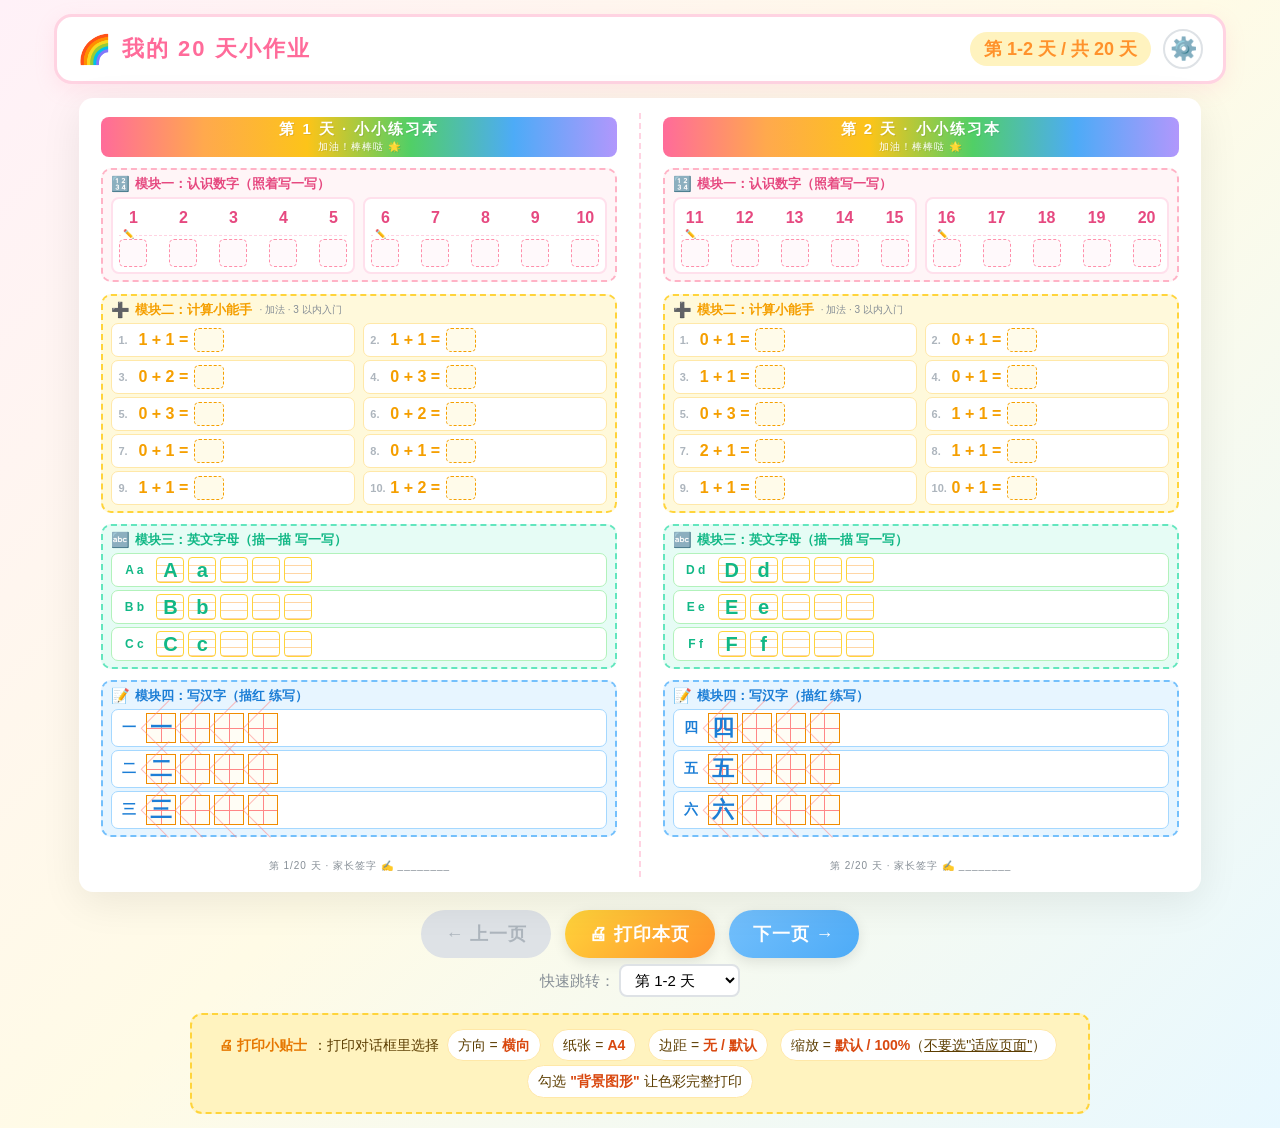
==== commit f1d9abd1: "style: 模块一数字改用标准字体，第一行不留空格 - 数字字体改为 Century Gothic / Trebuchet MS - 第一行10个数字全部按顺序填好，不再随机留空 - 练习行保留空白" ====
--- a/作业册.html
+++ b/作业册.html
@@ -216,6 +216,7 @@
   font-size: 16px;
   font-weight: bold;
   color: #e64980;
+  font-family: "Century Gothic", "Trebuchet MS", "Arial", sans-serif;
 }
 
 .num-cell.blank {
@@ -309,7 +310,7 @@
   display: inline-flex;
   align-items: center;
   justify-content: center;
-  font-family: "Comic Sans MS", "Arial", sans-serif;
+  font-family: "Sassoon Primary", "Sassoon", "Century Gothic", "Trebuchet MS", "Arial", sans-serif;
   font-size: 20px;
   font-weight: bold;
   line-height: 1;
@@ -1279,20 +1280,7 @@
   for (let i = 0; i < perDay; i++) {
     list.push(min + (offset + i) % total);
   }
-  const pickBlanks = (seedA, seedB) => {
-    const a = seedA % 5;
-    let b = seedB % 5;
-    if (b === a) b = (b + 1) % 5;
-    return new Set([a, b]);
-  };
-  const leftBlanks = pickBlanks(day * 3, day * 7 + 1);
-  const rightBlanks = pickBlanks(day * 5 + 2, day * 11 + 4);
-  return list.map((n, idx) => {
-    const inLeft = idx < 5;
-    const pos = inLeft ? idx : idx - 5;
-    const blank = inLeft ? leftBlanks.has(pos) : rightBlanks.has(pos);
-    return { value: n, blank };
-  });
+  return list.map((n) => ({ value: n }));
 }
 
 /* ============================================================
@@ -1441,7 +1429,7 @@
   const col2 = nums.slice(5, 10);
 
   const buildRow = (list) => list
-    .map((n) => `<div class="num-cell ${n.blank ? "blank" : ""}">${n.blank ? "" : n.value}</div>`)
+    .map((n) => `<div class="num-cell">${n.value}</div>`)
     .join("");
 
   const practiceRow = Array(5)
